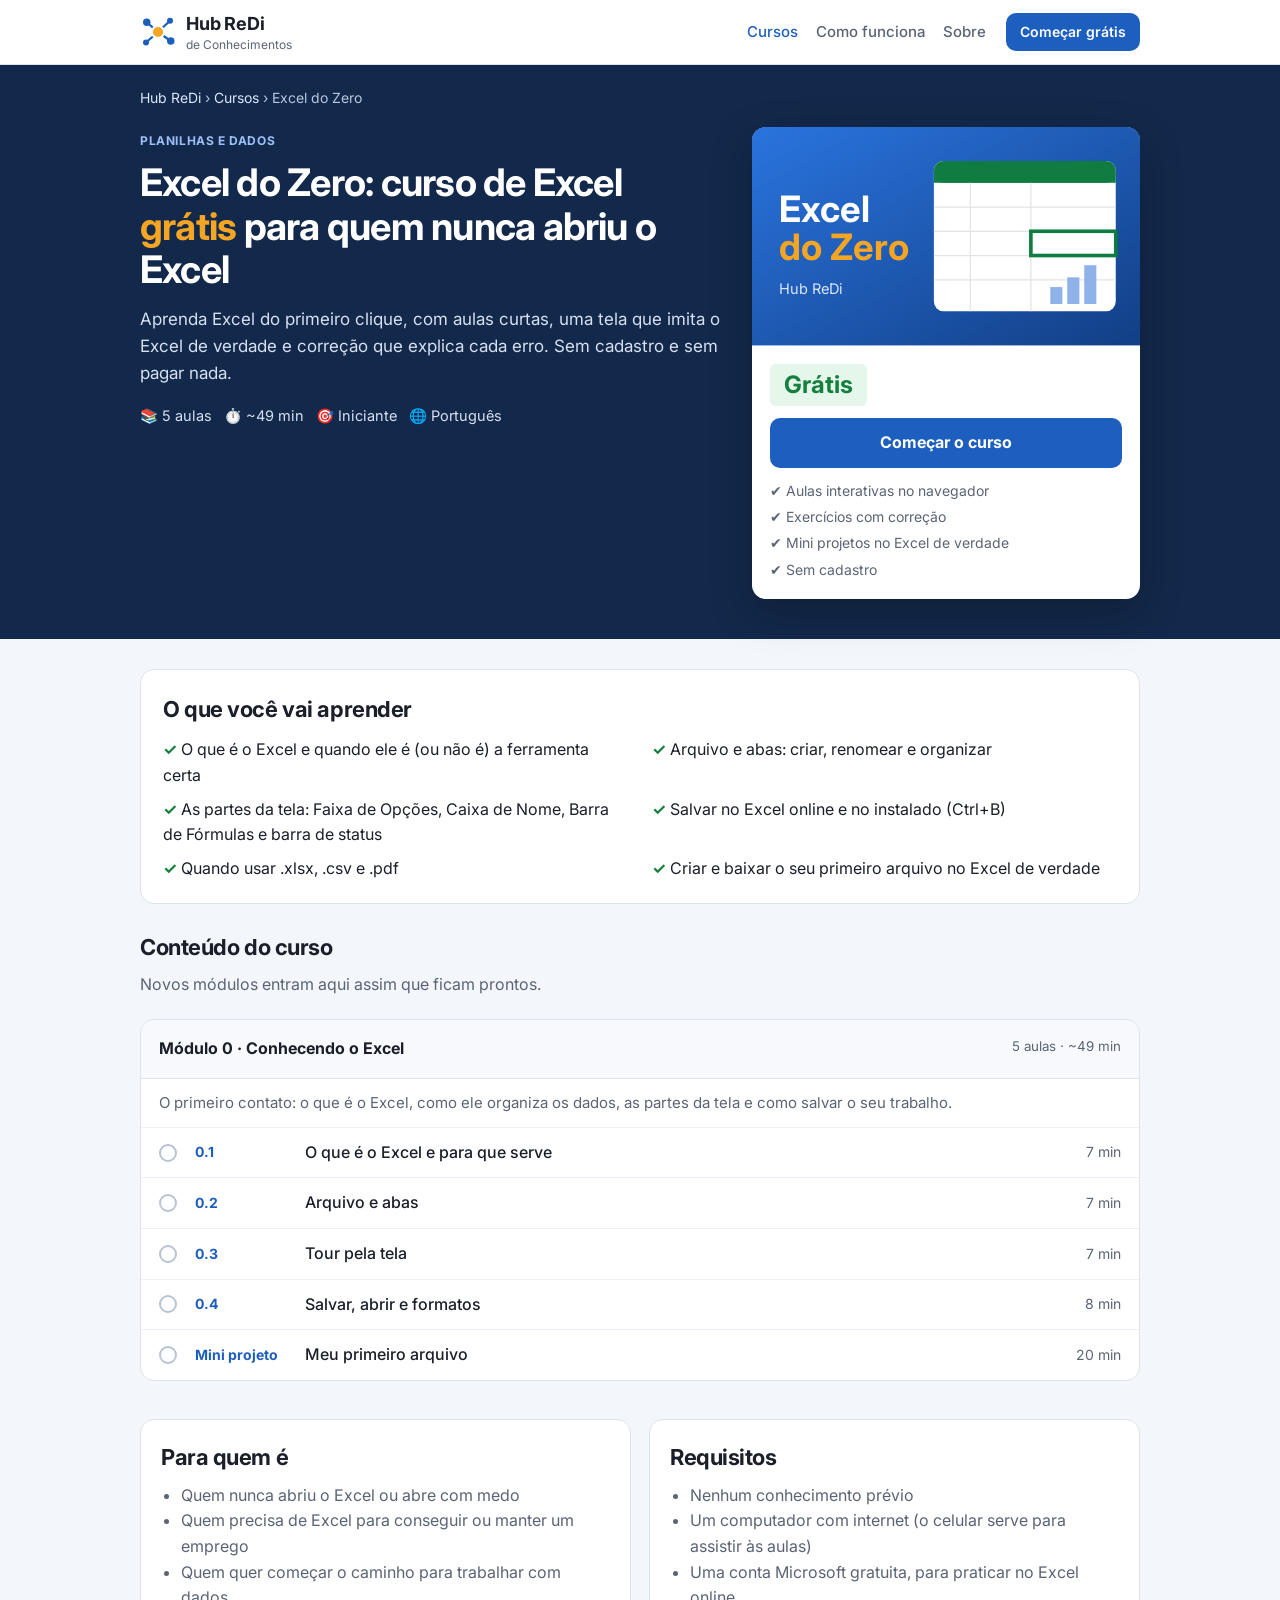
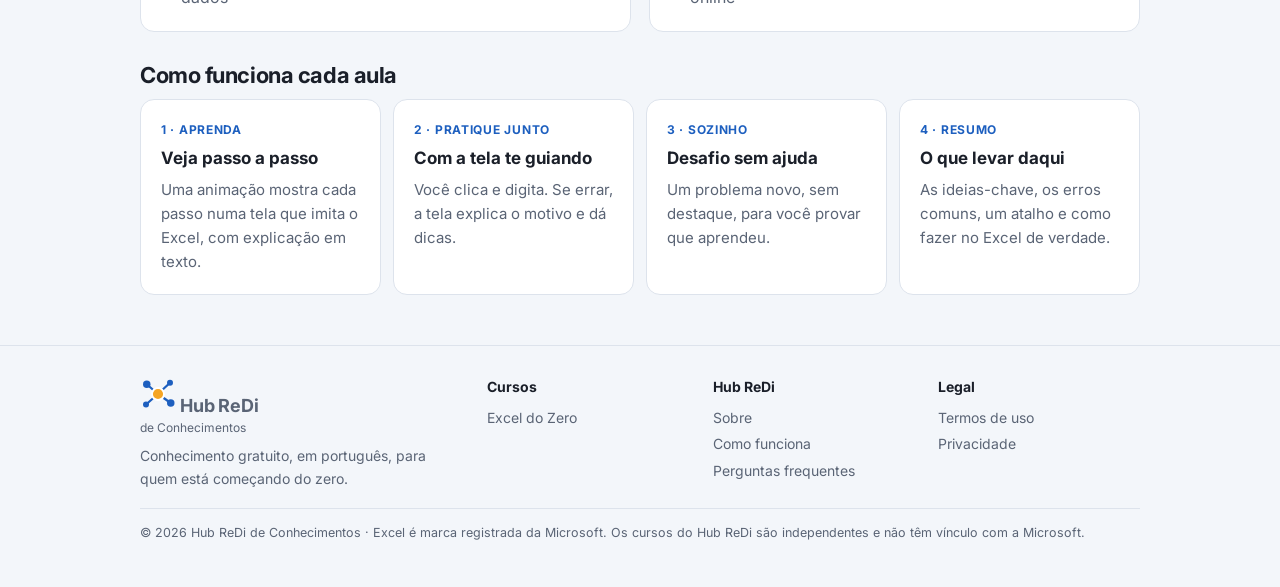
==== excel-do-zero/index.html @ d81494d7 "Hub ReDi: portal, curso Excel do Zero (Módulo 0) e build - Portal com busca, catálogo de cursos, per" ====
<!DOCTYPE html>
<html lang="pt-BR">
<head>
<meta charset="utf-8">
<meta name="viewport" content="width=device-width, initial-scale=1">
<title>Curso de Excel grátis do zero para iniciantes | Excel do Zero – Hub ReDi</title>
<meta name="description" content="Curso de Excel gratuito para quem nunca abriu o Excel: aulas curtas em português, exercícios interativos no navegador e mini projetos. Comece pelo Módulo 0.">
<link rel="canonical" href="https://hub-redi.netlify.app/excel-do-zero/">
<meta property="og:type" content="website">
<meta property="og:locale" content="pt_BR">
<meta property="og:site_name" content="Hub ReDi de Conhecimentos">
<meta property="og:title" content="Curso de Excel grátis do zero para iniciantes | Excel do Zero – Hub ReDi">
<meta property="og:description" content="Curso de Excel gratuito para quem nunca abriu o Excel: aulas curtas em português, exercícios interativos no navegador e mini projetos. Comece pelo Módulo 0.">
<meta property="og:url" content="https://hub-redi.netlify.app/excel-do-zero/">
<link rel="icon" href="/favicon.svg" type="image/svg+xml">
<link rel="preconnect" href="https://fonts.googleapis.com">
<link href="https://fonts.googleapis.com/css2?family=Inter:wght@400;500;600;700&family=JetBrains+Mono:wght@400;600&family=Caveat:wght@500;700&display=swap" rel="stylesheet">
<style>:root{--bg:#f3f6fa;--card:#fff;--ink:#1a1f29;--muted:#5a6475;--line:#dde3ec;--soft:#edf2f8;--acc:#1d5fbf;--acc-2:#164b98;--acc-soft:#e2ecfa;--sol:#f5a524;--ok:#15803d}
*{box-sizing:border-box}
html,body{margin:0;background:var(--bg);color:var(--ink);font:16px/1.6 Inter,system-ui,sans-serif}
a{color:var(--acc)}
.wrap{max-width:1040px;margin:0 auto;padding:0 20px}
.topo{background:#fff;border-bottom:1px solid var(--line)}
.topo .wrap{display:flex;align-items:center;gap:12px;height:64px}
.marca-hub{display:flex;align-items:center;gap:10px;text-decoration:none;color:var(--ink)}
.marca-hub svg{width:36px;height:36px}
.marca-hub b{font-size:18px;letter-spacing:-.01em}
.marca-hub small{display:block;font-size:12px;color:var(--muted);margin-top:-3px}
.topo nav{margin-left:auto;display:flex;gap:18px;font-size:15px}
.topo nav a{text-decoration:none;color:var(--muted);font-weight:500}
.topo nav a:hover{color:var(--acc)}
.heroi{padding-top:64px;padding-bottom:48px}
.heroi h1{font-size:clamp(30px,4.6vw,46px);line-height:1.12;letter-spacing:-.025em;margin:0 0 16px;max-width:760px}
.heroi h1 em{font-style:normal;color:var(--acc)}
.heroi p{font-size:18px;color:var(--muted);max-width:680px;margin:0 0 26px}
.btn{display:inline-block;background:var(--acc);color:#fff;text-decoration:none;padding:12px 22px;border-radius:10px;font-weight:600}
.btn:hover{background:var(--acc-2)}
.btn.sec{background:#fff;color:var(--acc);border:1px solid var(--line);margin-left:8px}
.selos{display:flex;gap:10px;flex-wrap:wrap;margin-top:22px}
.selos span{background:#fff;border:1px solid var(--line);border-radius:30px;padding:5px 14px;font-size:14px;color:var(--muted)}
section{padding:34px 0}
h2{font-size:26px;letter-spacing:-.02em;margin:0 0 6px}
.sub{color:var(--muted);margin:0 0 22px}
.grade4{display:grid;grid-template-columns:repeat(auto-fit,minmax(220px,1fr));gap:14px}
.card{background:#fff;border:1px solid var(--line);border-radius:14px;padding:20px}
.card h3{margin:6px 0 6px;font-size:17px}
.card p{margin:0;color:var(--muted);font-size:15px}
.ico{font-size:24px}
.trilha{display:grid;grid-template-columns:1.3fr 1fr;gap:20px;align-items:center;border-left:5px solid var(--acc)}
@media (max-width:760px){.trilha{grid-template-columns:1fr}.topo nav{display:none}}
.trilha h3{font-size:24px;margin:4px 0 8px}
.etq{display:inline-block;font-size:12px;font-weight:700;letter-spacing:.06em;text-transform:uppercase;color:var(--ok);background:#e5f6eb;border-radius:6px;padding:2px 8px}
.lista-mods{margin:0;padding:0;list-style:none;font-size:15px}
.lista-mods li{padding:6px 0;border-bottom:1px dashed var(--line);color:var(--muted)}
.lista-mods li b{color:var(--ink)}
.caps{display:grid;gap:10px}
.cap{display:grid;grid-template-columns:110px 1fr auto;align-items:center;gap:12px;background:#fff;border:1px solid var(--line);border-radius:12px;padding:14px 16px;text-decoration:none;color:var(--ink)}
.cap:hover{border-color:var(--acc);box-shadow:0 4px 14px rgba(29,95,191,.08)}
.cap .num{font-weight:700;color:var(--acc);font-size:14px}
.cap .tt{font-weight:600}
.cap .min{color:var(--muted);font-size:14px}
.fases4{display:grid;grid-template-columns:repeat(auto-fit,minmax(200px,1fr));gap:12px}
.fases4 .card b{display:block;color:var(--acc);font-size:12px;letter-spacing:.06em;text-transform:uppercase}
.rodape{border-top:1px solid var(--line);margin-top:30px;padding:26px 0 40px;color:var(--muted);font-size:14px}
.rodape p{margin:4px 0}
.migalha{font-size:14px;color:var(--muted);padding-top:22px}
.migalha a{text-decoration:none}
/* ---------- portal ---------- */
.hide{display:none!important}
.topo .btn.peq{padding:8px 14px;font-size:14px;margin-left:8px}
@media (max-width:760px){.topo .btn.peq{margin-left:auto}}
.topo nav a.on{color:var(--acc)}
.heroi-fundo{background:linear-gradient(180deg,#e7effb 0%,var(--bg) 100%);border-bottom:1px solid var(--line)}
.busca{display:flex;gap:8px;max-width:620px;background:#fff;border:1px solid var(--line);border-radius:12px;padding:6px;box-shadow:0 6px 24px rgba(29,95,191,.08)}
.busca input{flex:1;border:0;outline:0;font:16px Inter,sans-serif;padding:8px 10px;min-width:0;background:transparent}
.busca .btn{padding:10px 18px}
.catalogo{display:grid;grid-template-columns:repeat(auto-fill,minmax(290px,1fr));gap:18px}
.curso-card{display:flex;flex-direction:column;background:#fff;border:1px solid var(--line);border-radius:14px;overflow:hidden;text-decoration:none;color:var(--ink);transition:transform .15s,box-shadow .15s}
.curso-card:hover{transform:translateY(-3px);box-shadow:0 10px 28px rgba(20,40,80,.12)}
.capa svg{display:block;width:100%;height:auto}
.curso-card .corpo{padding:16px 18px 18px;display:flex;flex-direction:column;gap:8px;flex:1}
.curso-card h3{margin:0;font-size:19px}
.curso-card p{margin:0;color:var(--muted);font-size:14.5px}
.area{font-size:12px;font-weight:700;letter-spacing:.05em;text-transform:uppercase;color:var(--acc)}
.meta{display:flex;gap:12px;flex-wrap:wrap;font-size:13.5px;color:var(--muted)}
.prog small{font-size:12.5px;color:var(--ok);font-weight:600}
.pbar{height:6px;background:var(--line);border-radius:6px;overflow:hidden;margin:2px 0 3px}
.pbar i{display:block;height:100%;background:var(--ok);width:0}
.rodape-card{display:flex;justify-content:space-between;align-items:center;margin-top:auto;padding-top:6px}
.gratis{font-weight:700;color:var(--ok);background:#e5f6eb;border-radius:6px;padding:2px 10px;font-size:14px}
.ir{font-weight:700;color:var(--acc)}
.vazio{color:var(--muted)}
.sobre p{font-size:16px;margin-top:8px}
.faq{display:grid;gap:10px;max-width:820px}
.faq details{background:#fff;border:1px solid var(--line);border-radius:12px;padding:14px 18px}
.faq summary{cursor:pointer;font-weight:600}
.faq details p{margin:10px 0 0;color:var(--muted)}
/* ---------- página do curso ---------- */
.curso-topo{background:#13294b;color:#fff;padding:0 0 40px}
.curso-topo .migalha{color:#b9c7de}
.curso-topo .migalha a{color:#dbe7fb}
.curso-heroi{display:grid;grid-template-columns:1.5fr 1fr;gap:30px;align-items:start;padding-top:18px}
@media (max-width:860px){.curso-heroi{grid-template-columns:1fr}}
.curso-heroi h1{font-size:clamp(26px,3.6vw,38px);line-height:1.15;letter-spacing:-.02em;margin:8px 0 14px}
.curso-heroi h1 em{font-style:normal;color:var(--sol)}
.curso-heroi .area{color:#9cc0f5}
.curso-heroi .lead{font-size:17px;color:#d6e0f0;margin:0 0 16px}
.meta.claro{color:#d6e0f0;font-size:14.5px}
.caixa-curso{background:#fff;color:var(--ink);border-radius:14px;overflow:hidden;box-shadow:0 14px 40px rgba(0,0,0,.25)}
.cc-corpo{padding:18px;display:grid;gap:12px}
.gratis.grande{font-size:24px;justify-self:start;padding:2px 14px}
.btn.cheio{display:block;text-align:center}
.caixa-curso .ir{color:#fff}
.inclui{list-style:none;margin:0;padding:0;font-size:14px;color:var(--muted);display:grid;gap:4px}
.curso-corpo{display:grid;gap:26px;padding-top:30px;padding-bottom:20px}
.curso-corpo section{padding:0}
.curso-corpo section.card{padding:22px}
.check2{display:grid;grid-template-columns:1fr 1fr;gap:8px 24px;list-style:none;padding:0;margin:10px 0 0}
@media (max-width:700px){.check2{grid-template-columns:1fr}}
.check2 li::before{content:"✓  ";color:var(--ok);font-weight:700}
.modulo{background:#fff;border:1px solid var(--line);border-radius:14px;overflow:hidden;margin-bottom:12px}
.modulo summary{cursor:pointer;padding:16px 18px;background:#f7f9fc;border-bottom:1px solid var(--line);list-style:none}
.modulo summary::-webkit-details-marker{display:none}
.modulo summary span{display:flex;justify-content:space-between;gap:10px;flex-wrap:wrap}
.modulo summary small{color:var(--muted)}
.mdesc{margin:12px 18px;color:var(--muted);font-size:15px}
.aula{display:grid;grid-template-columns:26px 100px 1fr auto;gap:10px;align-items:center;padding:12px 18px;border-top:1px solid var(--soft);text-decoration:none;color:var(--ink)}
.aula:hover{background:#f4f8fe}
.aula .ck{width:18px;height:18px;border-radius:50%;border:2px solid #b8c3d3}
.aula.feita .ck{background:var(--ok);border-color:var(--ok);box-shadow:inset 0 0 0 3px #fff}
.aula .num{font-weight:700;color:var(--acc);font-size:14px}
.aula .tt{font-weight:500}
.aula .min{color:var(--muted);font-size:14px}
@media (max-width:600px){.aula{grid-template-columns:22px 1fr auto}.aula .num{display:none}}
.duas{display:grid;grid-template-columns:1fr 1fr;gap:18px}
@media (max-width:760px){.duas{grid-template-columns:1fr}}
.duas ul{margin:8px 0 0;padding-left:20px;color:var(--muted)}
.duas h2,.curso-corpo h2{font-size:22px}
/* ---------- rodapé e páginas de texto ---------- */
.rodape .cols{display:grid;grid-template-columns:1.6fr 1fr 1fr 1fr;gap:24px;margin-bottom:18px}
@media (max-width:760px){.rodape .cols{grid-template-columns:1fr 1fr}}
.rodape h4{margin:4px 0 8px;color:var(--ink);font-size:14px}
.rodape .cols a{display:block;text-decoration:none;color:var(--muted);margin:4px 0}
.rodape .cols a:hover{color:var(--acc)}
.rodape .cols p{margin:8px 0 0}
.rodape .mini{font-size:12.5px;border-top:1px solid var(--line);padding-top:14px}
.texto{max-width:780px;padding-top:30px;padding-bottom:30px}
.texto h1{font-size:32px;margin:0 0 4px}
.texto h2{font-size:20px;margin:24px 0 6px}
</style>
</head>
<body>
<header class="topo"><div class="wrap">
  <a class="marca-hub" href="/"><svg xmlns="http://www.w3.org/2000/svg" viewBox="0 0 48 48" width="40" height="40" role="img" aria-label="Hub ReDi"><g stroke="#1d5fbf" stroke-width="3" stroke-linecap="round"><line x1="24" y1="24" x2="9" y2="11"/><line x1="24" y1="24" x2="40" y2="9"/><line x1="24" y1="24" x2="41" y2="36"/><line x1="24" y1="24" x2="8" y2="38"/></g><g fill="#1d5fbf"><circle cx="9" cy="11" r="5"/><circle cx="40" cy="9" r="4"/><circle cx="41" cy="36" r="5"/><circle cx="8" cy="38" r="4"/></g><circle cx="24" cy="24" r="8" fill="#f5a524" stroke="#fff" stroke-width="2.5"/></svg>
<span><b>Hub ReDi</b><small>de Conhecimentos</small></span></a>
  <nav><a href="/#cursos" class="on">Cursos</a><a href="/#como">Como funciona</a><a href="/#sobre">Sobre</a></nav>
  <a class="btn peq" href="/#cursos">Começar grátis</a>
</div></header>
<main>
  <div class="curso-topo"><div class="wrap">
    <div class="migalha"><a href="/">Hub ReDi</a> › <a href="/#cursos">Cursos</a> › Excel do Zero</div>
    <div class="curso-heroi">
      <div>
        <span class="area">Planilhas e dados</span>
        <h1>Excel do Zero: curso de Excel <em>grátis</em> para quem nunca abriu o Excel</h1>
        <p class="lead">Aprenda Excel do primeiro clique, com aulas curtas, uma tela que imita o Excel de verdade e correção que explica cada erro. Sem cadastro e sem pagar nada.</p>
        <div class="meta claro"><span>📚 5 aulas</span><span>⏱️ ~49 min</span><span>🎯 Iniciante</span><span>🌐 Português</span></div>
      </div>
      <div class="caixa-curso" data-aulas='["excel-do-zero/0-1-o-que-e-o-excel", "excel-do-zero/0-2-arquivo-e-abas", "excel-do-zero/0-3-tour-pela-tela", "excel-do-zero/0-4-salvar-abrir-e-formatos", "excel-do-zero/mini-projeto"]' data-urls='["/excel-do-zero/modulo-0/0-1-o-que-e-o-excel", "/excel-do-zero/modulo-0/0-2-arquivo-e-abas", "/excel-do-zero/modulo-0/0-3-tour-pela-tela", "/excel-do-zero/modulo-0/0-4-salvar-abrir-e-formatos", "/excel-do-zero/modulo-0/mini-projeto"]'>
        <div class="capa"><svg viewBox="0 0 320 180" xmlns="http://www.w3.org/2000/svg" aria-hidden="true"><rect width="320" height="180" fill="#1d5fbf"/><rect x="0" y="0" width="320" height="180" fill="url(#g)"/><defs><linearGradient id="g" x1="0" y1="0" x2="1" y2="1"><stop offset="0" stop-color="#2a74de"/><stop offset="1" stop-color="#123f86"/></linearGradient></defs><g transform="translate(150 28)"><rect width="150" height="124" rx="8" fill="#fff"/><rect width="150" height="18" rx="8" fill="#107c41"/><rect y="10" width="150" height="8" fill="#107c41"/><g stroke="#e2e3e3"><line x1="30" y1="18" x2="30" y2="124"/><line x1="80" y1="18" x2="80" y2="124"/><line x1="0" y1="38" x2="150" y2="38"/><line x1="0" y1="58" x2="150" y2="58"/><line x1="0" y1="78" x2="150" y2="78"/><line x1="0" y1="98" x2="150" y2="98"/></g><rect x="80" y="58" width="70" height="20" fill="none" stroke="#107c41" stroke-width="3"/><g fill="#8fb3e8"><rect x="96" y="104" width="10" height="14"/><rect x="110" y="96" width="10" height="22"/><rect x="124" y="86" width="10" height="32"/></g></g><text x="22" y="78" font-family="Inter,Segoe UI,sans-serif" font-size="30" font-weight="700" fill="#fff">Excel</text><text x="22" y="110" font-family="Inter,Segoe UI,sans-serif" font-size="30" font-weight="700" fill="#f5a524">do Zero</text><text x="22" y="138" font-family="Inter,Segoe UI,sans-serif" font-size="12" fill="#dbe7fb">Hub ReDi</text></svg></div>
        <div class="cc-corpo">
          <div class="gratis grande">Grátis</div>
          <div class="prog hide"><div class="pbar"><i></i></div><small></small></div>
          <a class="btn cheio ir" href="/excel-do-zero/modulo-0/0-1-o-que-e-o-excel">Começar o curso</a>
          <ul class="inclui"><li>✔ Aulas interativas no navegador</li><li>✔ Exercícios com correção</li><li>✔ Mini projetos no Excel de verdade</li><li>✔ Sem cadastro</li></ul>
        </div>
      </div>
    </div>
  </div></div>

  <div class="wrap curso-corpo">
    <section class="card"><h2>O que você vai aprender</h2><ul class="check2"><li>O que é o Excel e quando ele é (ou não é) a ferramenta certa</li><li>Arquivo e abas: criar, renomear e organizar</li><li>As partes da tela: Faixa de Opções, Caixa de Nome, Barra de Fórmulas e barra de status</li><li>Salvar no Excel online e no instalado (Ctrl+B)</li><li>Quando usar .xlsx, .csv e .pdf</li><li>Criar e baixar o seu primeiro arquivo no Excel de verdade</li></ul></section>
    <section><h2>Conteúdo do curso</h2><p class="sub">Novos módulos entram aqui assim que ficam prontos.</p><details class="modulo" open><summary><span><b>Módulo 0 · Conhecendo o Excel</b><small>5 aulas · ~49 min</small></span></summary><p class="mdesc">O primeiro contato: o que é o Excel, como ele organiza os dados, as partes da tela e como salvar o seu trabalho.</p><a class="aula" href="/excel-do-zero/modulo-0/0-1-o-que-e-o-excel" data-aula="excel-do-zero/0-1-o-que-e-o-excel"><span class="ck"></span><span class="num">0.1</span><span class="tt">O que é o Excel e para que serve</span><span class="min">7 min</span></a><a class="aula" href="/excel-do-zero/modulo-0/0-2-arquivo-e-abas" data-aula="excel-do-zero/0-2-arquivo-e-abas"><span class="ck"></span><span class="num">0.2</span><span class="tt">Arquivo e abas</span><span class="min">7 min</span></a><a class="aula" href="/excel-do-zero/modulo-0/0-3-tour-pela-tela" data-aula="excel-do-zero/0-3-tour-pela-tela"><span class="ck"></span><span class="num">0.3</span><span class="tt">Tour pela tela</span><span class="min">7 min</span></a><a class="aula" href="/excel-do-zero/modulo-0/0-4-salvar-abrir-e-formatos" data-aula="excel-do-zero/0-4-salvar-abrir-e-formatos"><span class="ck"></span><span class="num">0.4</span><span class="tt">Salvar, abrir e formatos</span><span class="min">8 min</span></a><a class="aula" href="/excel-do-zero/modulo-0/mini-projeto" data-aula="excel-do-zero/mini-projeto"><span class="ck"></span><span class="num">Mini projeto</span><span class="tt">Meu primeiro arquivo</span><span class="min">20 min</span></a></details></section>
    <section class="duas">
      <div class="card"><h2>Para quem é</h2><ul><li>Quem nunca abriu o Excel ou abre com medo</li><li>Quem precisa de Excel para conseguir ou manter um emprego</li><li>Quem quer começar o caminho para trabalhar com dados</li></ul></div>
      <div class="card"><h2>Requisitos</h2><ul><li>Nenhum conhecimento prévio</li><li>Um computador com internet (o celular serve para assistir às aulas)</li><li>Uma conta Microsoft gratuita, para praticar no Excel online</li></ul></div>
    </section>
    <section><h2>Como funciona cada aula</h2>
      <div class="fases4">
        <div class="card"><b>1 · Aprenda</b><h3>Veja passo a passo</h3><p>Uma animação mostra cada passo numa tela que imita o Excel, com explicação em texto.</p></div>
        <div class="card"><b>2 · Pratique junto</b><h3>Com a tela te guiando</h3><p>Você clica e digita. Se errar, a tela explica o motivo e dá dicas.</p></div>
        <div class="card"><b>3 · Sozinho</b><h3>Desafio sem ajuda</h3><p>Um problema novo, sem destaque, para você provar que aprendeu.</p></div>
        <div class="card"><b>4 · Resumo</b><h3>O que levar daqui</h3><p>As ideias-chave, os erros comuns, um atalho e como fazer no Excel de verdade.</p></div>
      </div>
    </section>
  </div>
</main>
<footer class="rodape"><div class="wrap">
  <div class="cols">
    <div><a class="marca-hub" href="/"><svg xmlns="http://www.w3.org/2000/svg" viewBox="0 0 48 48" width="40" height="40" role="img" aria-label="Hub ReDi"><g stroke="#1d5fbf" stroke-width="3" stroke-linecap="round"><line x1="24" y1="24" x2="9" y2="11"/><line x1="24" y1="24" x2="40" y2="9"/><line x1="24" y1="24" x2="41" y2="36"/><line x1="24" y1="24" x2="8" y2="38"/></g><g fill="#1d5fbf"><circle cx="9" cy="11" r="5"/><circle cx="40" cy="9" r="4"/><circle cx="41" cy="36" r="5"/><circle cx="8" cy="38" r="4"/></g><circle cx="24" cy="24" r="8" fill="#f5a524" stroke="#fff" stroke-width="2.5"/></svg>
<span><b>Hub ReDi</b><small>de Conhecimentos</small></span></a><p>Conhecimento gratuito, em português, para quem está começando do zero.</p></div>
    <div><h4>Cursos</h4><a href="/excel-do-zero/">Excel do Zero</a></div>
    <div><h4>Hub ReDi</h4><a href="/#sobre">Sobre</a><a href="/#como">Como funciona</a><a href="/#perguntas">Perguntas frequentes</a></div>
    <div><h4>Legal</h4><a href="/termos">Termos de uso</a><a href="/privacidade">Privacidade</a></div>
  </div>
  <p class="mini">© 2026 Hub ReDi de Conhecimentos · Excel é marca registrada da Microsoft. Os cursos do Hub ReDi são independentes e não têm vínculo com a Microsoft.</p>
</div></footer>
<script type="application/ld+json">{"@context": "https://schema.org", "@type": "Course", "name": "Excel do Zero", "description": "Aprenda Excel do primeiro clique, com aulas curtas, uma tela que imita o Excel de verdade e correção que explica cada erro.", "inLanguage": "pt-BR", "isAccessibleForFree": true, "educationalLevel": "Iniciante", "url": "https://hub-redi.netlify.app/excel-do-zero/", "provider": {"@type": "EducationalOrganization", "name": "Hub ReDi de Conhecimentos", "url": "https://hub-redi.netlify.app/"}}</script>
<script>
function lerProgresso(){try{return JSON.parse(localStorage.getItem("hubredi-progresso")||"{}")}catch(e){return {}}}
document.querySelectorAll("[data-aulas]").forEach(function(el){var ids=JSON.parse(el.dataset.aulas),p=lerProgresso(),n=ids.filter(function(i){return p[i]}).length;if(!n)return;var box=el.querySelector(".prog");box.classList.remove("hide");box.querySelector("i").style.width=(100*n/ids.length)+"%";box.querySelector("small").textContent=n+" de "+ids.length+" aulas concluídas";var ir=el.querySelector(".ir");if(ir)ir.textContent=n===ids.length?"Rever →":"Continuar →";if(el.dataset.urls&&n<ids.length){var u=JSON.parse(el.dataset.urls),k=ids.findIndex(function(i){return !p[i]});if(k>=0)ir.href=u[k];}});
document.querySelectorAll("[data-aula]").forEach(function(el){if(lerProgresso()[el.dataset.aula])el.classList.add("feita");});
</script>
</body>
</html>
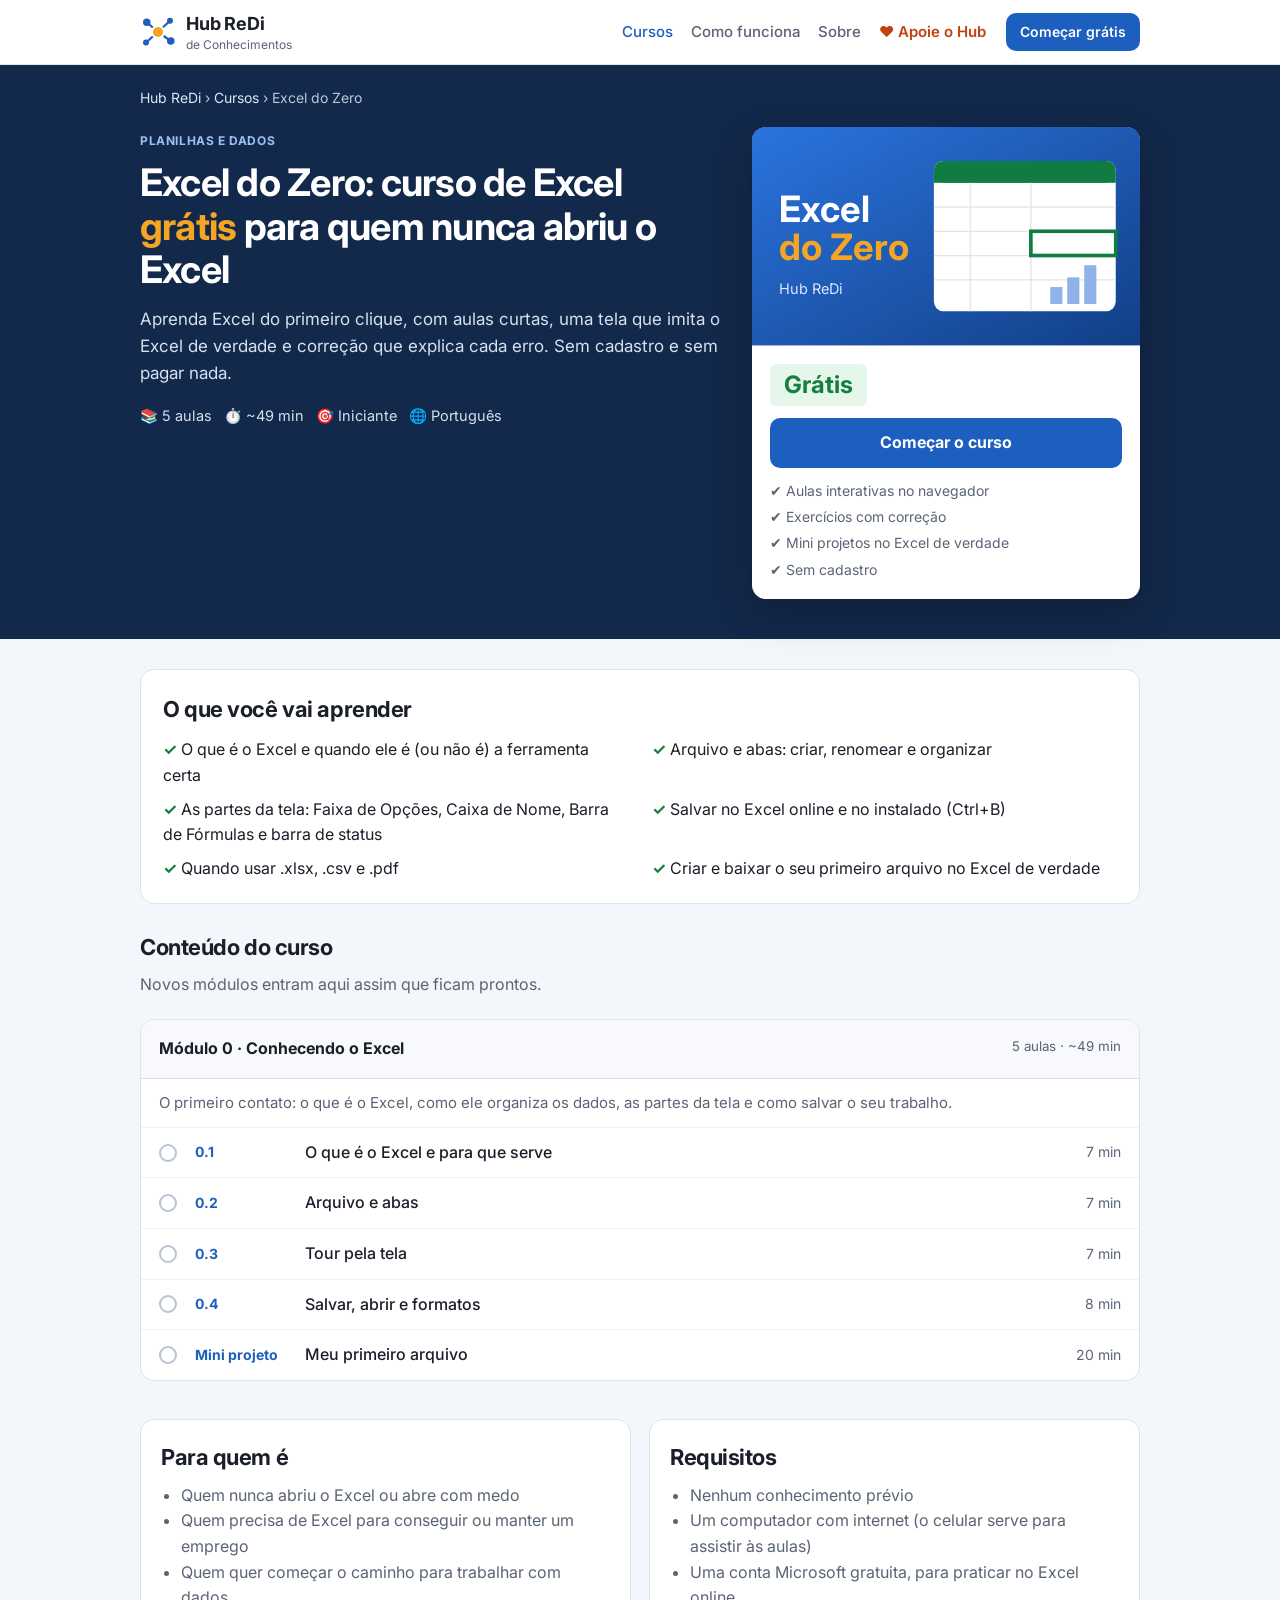
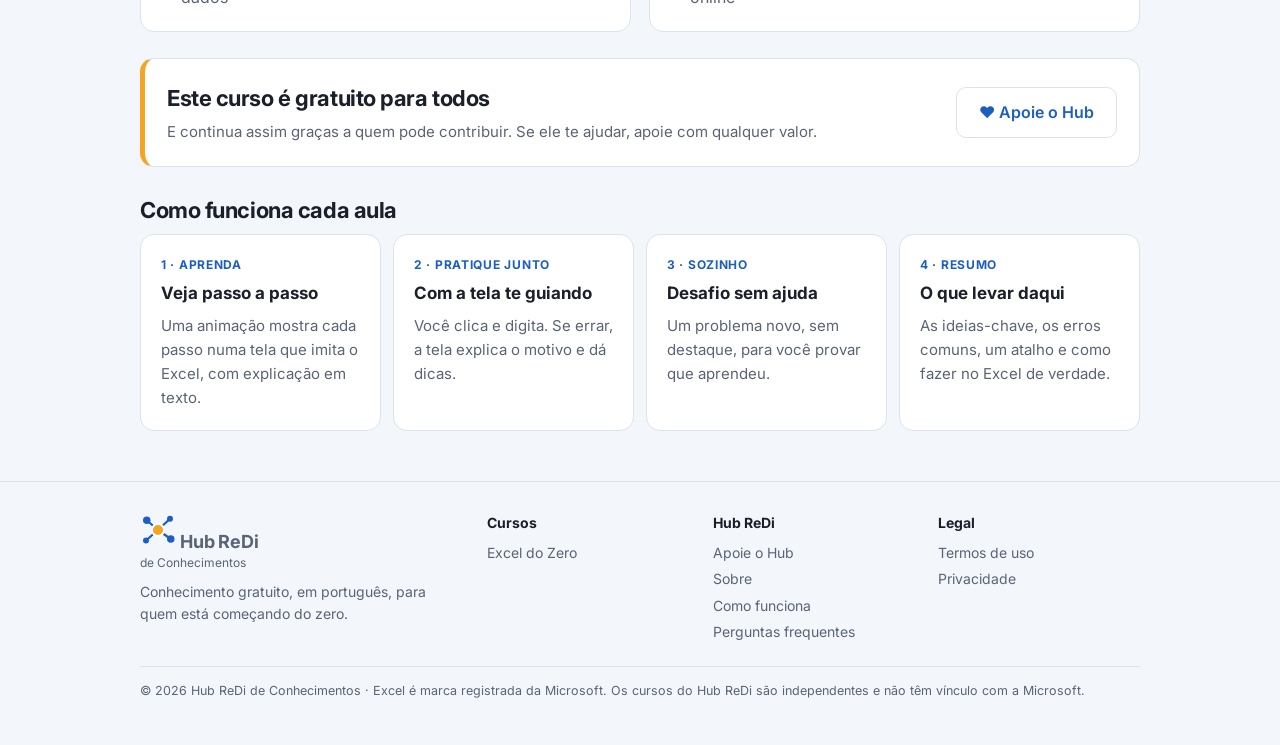
==== commit b0a75597: "Apoie o Hub: doação por Pix (QR Code e copia e cola) - Página /apoie com o porquê do gratuito, custo" ====
--- a/excel-do-zero/index.html
+++ b/excel-do-zero/index.html
@@ -147,13 +147,32 @@
 .texto{max-width:780px;padding-top:30px;padding-bottom:30px}
 .texto h1{font-size:32px;margin:0 0 4px}
 .texto h2{font-size:20px;margin:24px 0 6px}
+/* ---------- apoie ---------- */
+.topo nav a.apoie{color:#c2410c;font-weight:600}
+.apoie-faixa{display:flex;gap:20px;align-items:center;justify-content:space-between;flex-wrap:wrap;border-left:5px solid var(--sol)}
+.apoie-faixa h2{margin:0 0 4px}
+.apoie-faixa p{margin:0;color:var(--muted);max-width:680px}
+.apoie-grade{display:grid;grid-template-columns:1.4fr 1fr;gap:28px;align-items:start}
+@media (max-width:820px){.apoie-grade{grid-template-columns:1fr}}
+.custos{padding-left:20px}.custos li{margin:8px 0}
+.pix{text-align:center;border-top:5px solid var(--sol)}
+.pix h2{margin-top:4px}
+.pix .qr{width:230px;max-width:80%;margin:10px auto;padding:10px;background:#fff;border:1px solid var(--line);border-radius:12px}
+.pix .qr svg{display:block;width:100%;height:auto}
+.pix textarea{width:100%;font:12px "JetBrains Mono",monospace;padding:8px;border:1px solid var(--line);border-radius:8px;resize:none;word-break:break-all;background:var(--soft)}
+.pix .mini{font-size:14px;color:var(--muted);margin:8px 0}
+.texto.largo{max-width:1040px}
+.marca a{color:var(--acc)}
+.so-cel{display:none}
+@media (max-width:760px){.topo nav{display:flex;margin-left:auto}.topo nav a:not(.apoie){display:none}.topo .btn.peq{margin-left:10px}.so-cel{display:inline}}
+@media (max-width:760px){.topo .btn.peq{display:none}.topo nav a{white-space:nowrap}.marca-hub small{white-space:nowrap}}
 </style>
 </head>
 <body>
 <header class="topo"><div class="wrap">
   <a class="marca-hub" href="/"><svg xmlns="http://www.w3.org/2000/svg" viewBox="0 0 48 48" width="40" height="40" role="img" aria-label="Hub ReDi"><g stroke="#1d5fbf" stroke-width="3" stroke-linecap="round"><line x1="24" y1="24" x2="9" y2="11"/><line x1="24" y1="24" x2="40" y2="9"/><line x1="24" y1="24" x2="41" y2="36"/><line x1="24" y1="24" x2="8" y2="38"/></g><g fill="#1d5fbf"><circle cx="9" cy="11" r="5"/><circle cx="40" cy="9" r="4"/><circle cx="41" cy="36" r="5"/><circle cx="8" cy="38" r="4"/></g><circle cx="24" cy="24" r="8" fill="#f5a524" stroke="#fff" stroke-width="2.5"/></svg>
 <span><b>Hub ReDi</b><small>de Conhecimentos</small></span></a>
-  <nav><a href="/#cursos" class="on">Cursos</a><a href="/#como">Como funciona</a><a href="/#sobre">Sobre</a></nav>
+  <nav><a href="/#cursos" class="on">Cursos</a><a href="/#como">Como funciona</a><a href="/#sobre">Sobre</a><a class="apoie" href="/apoie">♥ Apoie o Hub</a></nav>
   <a class="btn peq" href="/#cursos">Começar grátis</a>
 </div></header>
 <main>
@@ -185,6 +204,7 @@
       <div class="card"><h2>Para quem é</h2><ul><li>Quem nunca abriu o Excel ou abre com medo</li><li>Quem precisa de Excel para conseguir ou manter um emprego</li><li>Quem quer começar o caminho para trabalhar com dados</li></ul></div>
       <div class="card"><h2>Requisitos</h2><ul><li>Nenhum conhecimento prévio</li><li>Um computador com internet (o celular serve para assistir às aulas)</li><li>Uma conta Microsoft gratuita, para praticar no Excel online</li></ul></div>
     </section>
+    <section class="card apoie-faixa"><div><h2>Este curso é gratuito para todos</h2><p>E continua assim graças a quem pode contribuir. Se ele te ajudar, apoie com qualquer valor.</p></div><a class="btn sec" href="/apoie">♥ Apoie o Hub</a></section>
     <section><h2>Como funciona cada aula</h2>
       <div class="fases4">
         <div class="card"><b>1 · Aprenda</b><h3>Veja passo a passo</h3><p>Uma animação mostra cada passo numa tela que imita o Excel, com explicação em texto.</p></div>
@@ -200,7 +220,7 @@
     <div><a class="marca-hub" href="/"><svg xmlns="http://www.w3.org/2000/svg" viewBox="0 0 48 48" width="40" height="40" role="img" aria-label="Hub ReDi"><g stroke="#1d5fbf" stroke-width="3" stroke-linecap="round"><line x1="24" y1="24" x2="9" y2="11"/><line x1="24" y1="24" x2="40" y2="9"/><line x1="24" y1="24" x2="41" y2="36"/><line x1="24" y1="24" x2="8" y2="38"/></g><g fill="#1d5fbf"><circle cx="9" cy="11" r="5"/><circle cx="40" cy="9" r="4"/><circle cx="41" cy="36" r="5"/><circle cx="8" cy="38" r="4"/></g><circle cx="24" cy="24" r="8" fill="#f5a524" stroke="#fff" stroke-width="2.5"/></svg>
 <span><b>Hub ReDi</b><small>de Conhecimentos</small></span></a><p>Conhecimento gratuito, em português, para quem está começando do zero.</p></div>
     <div><h4>Cursos</h4><a href="/excel-do-zero/">Excel do Zero</a></div>
-    <div><h4>Hub ReDi</h4><a href="/#sobre">Sobre</a><a href="/#como">Como funciona</a><a href="/#perguntas">Perguntas frequentes</a></div>
+    <div><h4>Hub ReDi</h4><a href="/apoie">Apoie o Hub</a><a href="/#sobre">Sobre</a><a href="/#como">Como funciona</a><a href="/#perguntas">Perguntas frequentes</a></div>
     <div><h4>Legal</h4><a href="/termos">Termos de uso</a><a href="/privacidade">Privacidade</a></div>
   </div>
   <p class="mini">© 2026 Hub ReDi de Conhecimentos · Excel é marca registrada da Microsoft. Os cursos do Hub ReDi são independentes e não têm vínculo com a Microsoft.</p>
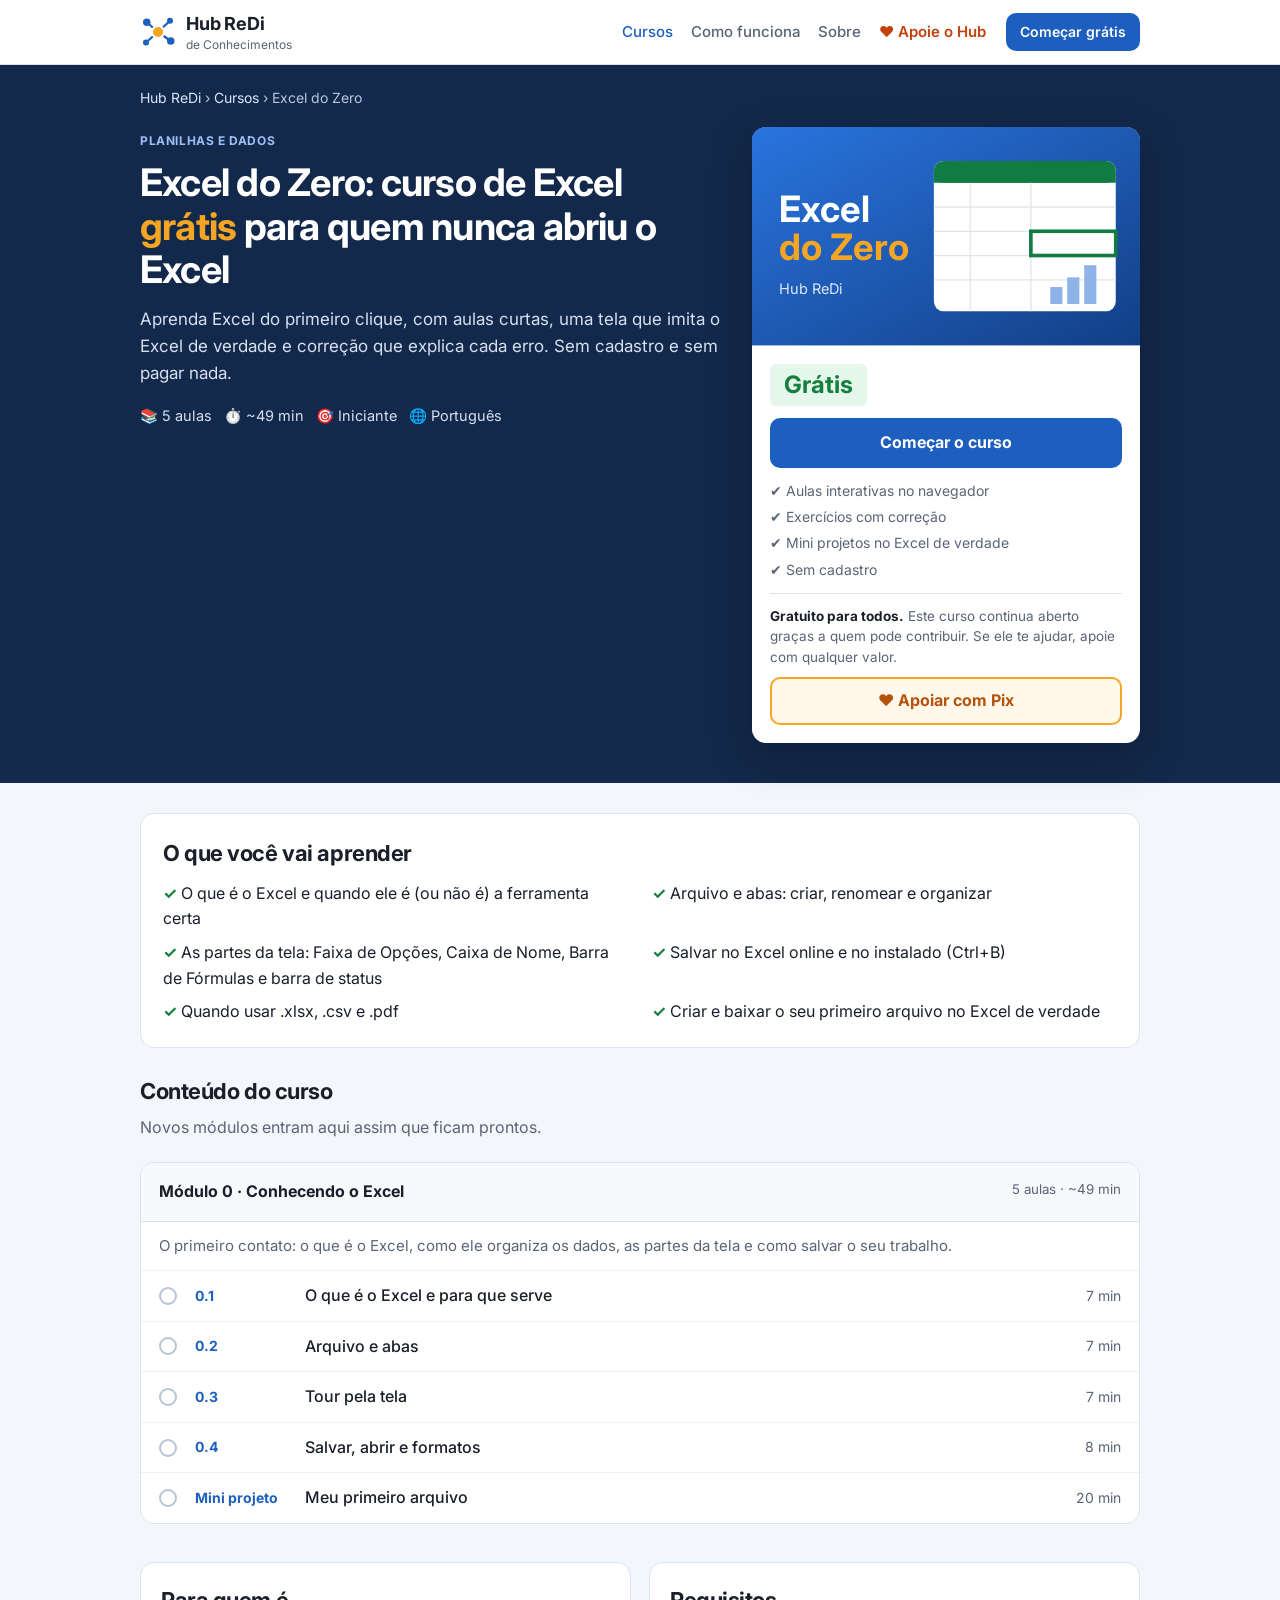
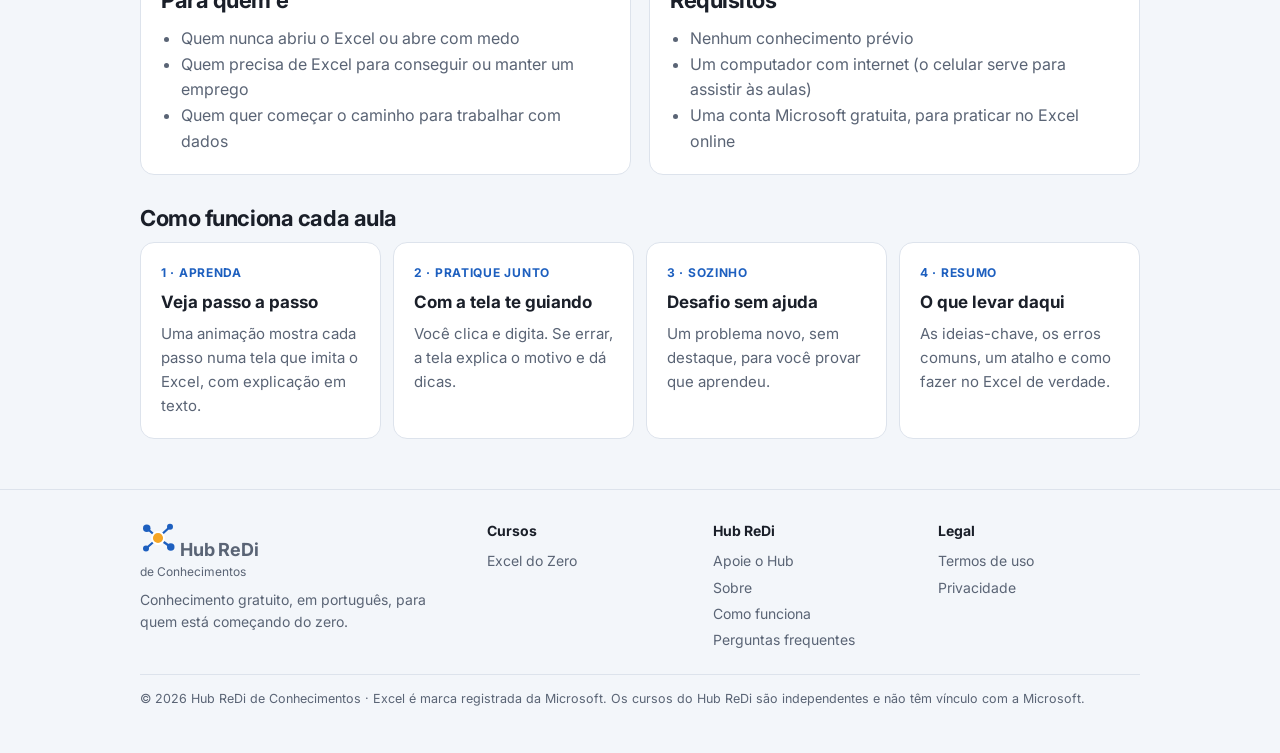
==== commit 305f0a9f: "Convite de apoio no cartão de abertura de cada curso Co-Authored-By: Claude Opus 5.5 <noreply@anthro" ====
--- a/excel-do-zero/index.html
+++ b/excel-do-zero/index.html
@@ -166,6 +166,11 @@
 .so-cel{display:none}
 @media (max-width:760px){.topo nav{display:flex;margin-left:auto}.topo nav a:not(.apoie){display:none}.topo .btn.peq{margin-left:10px}.so-cel{display:inline}}
 @media (max-width:760px){.topo .btn.peq{display:none}.topo nav a{white-space:nowrap}.marca-hub small{white-space:nowrap}}
+.apoio-cartao{border-top:1px solid var(--line);padding-top:12px;display:grid;gap:10px}
+.apoio-cartao p{margin:0;font-size:13.5px;color:var(--muted);line-height:1.5}
+.apoio-cartao p b{color:var(--ink)}
+.btn-apoio{display:block;text-align:center;border:2px solid var(--sol);color:#b45309;background:#fff8eb;border-radius:10px;padding:9px 14px;font-weight:700;text-decoration:none}
+.btn-apoio:hover{background:var(--sol);color:#fff}
 </style>
 </head>
 <body>
@@ -192,6 +197,7 @@
           <div class="prog hide"><div class="pbar"><i></i></div><small></small></div>
           <a class="btn cheio ir" href="/excel-do-zero/modulo-0/0-1-o-que-e-o-excel">Começar o curso</a>
           <ul class="inclui"><li>✔ Aulas interativas no navegador</li><li>✔ Exercícios com correção</li><li>✔ Mini projetos no Excel de verdade</li><li>✔ Sem cadastro</li></ul>
+          <div class="apoio-cartao"><p><b>Gratuito para todos.</b> Este curso continua aberto graças a quem pode contribuir. Se ele te ajudar, apoie com qualquer valor.</p><a class="btn-apoio" href="/apoie">♥ Apoiar com Pix</a></div>
         </div>
       </div>
     </div>
@@ -204,7 +210,6 @@
       <div class="card"><h2>Para quem é</h2><ul><li>Quem nunca abriu o Excel ou abre com medo</li><li>Quem precisa de Excel para conseguir ou manter um emprego</li><li>Quem quer começar o caminho para trabalhar com dados</li></ul></div>
       <div class="card"><h2>Requisitos</h2><ul><li>Nenhum conhecimento prévio</li><li>Um computador com internet (o celular serve para assistir às aulas)</li><li>Uma conta Microsoft gratuita, para praticar no Excel online</li></ul></div>
     </section>
-    <section class="card apoie-faixa"><div><h2>Este curso é gratuito para todos</h2><p>E continua assim graças a quem pode contribuir. Se ele te ajudar, apoie com qualquer valor.</p></div><a class="btn sec" href="/apoie">♥ Apoie o Hub</a></section>
     <section><h2>Como funciona cada aula</h2>
       <div class="fases4">
         <div class="card"><b>1 · Aprenda</b><h3>Veja passo a passo</h3><p>Uma animação mostra cada passo numa tela que imita o Excel, com explicação em texto.</p></div>
